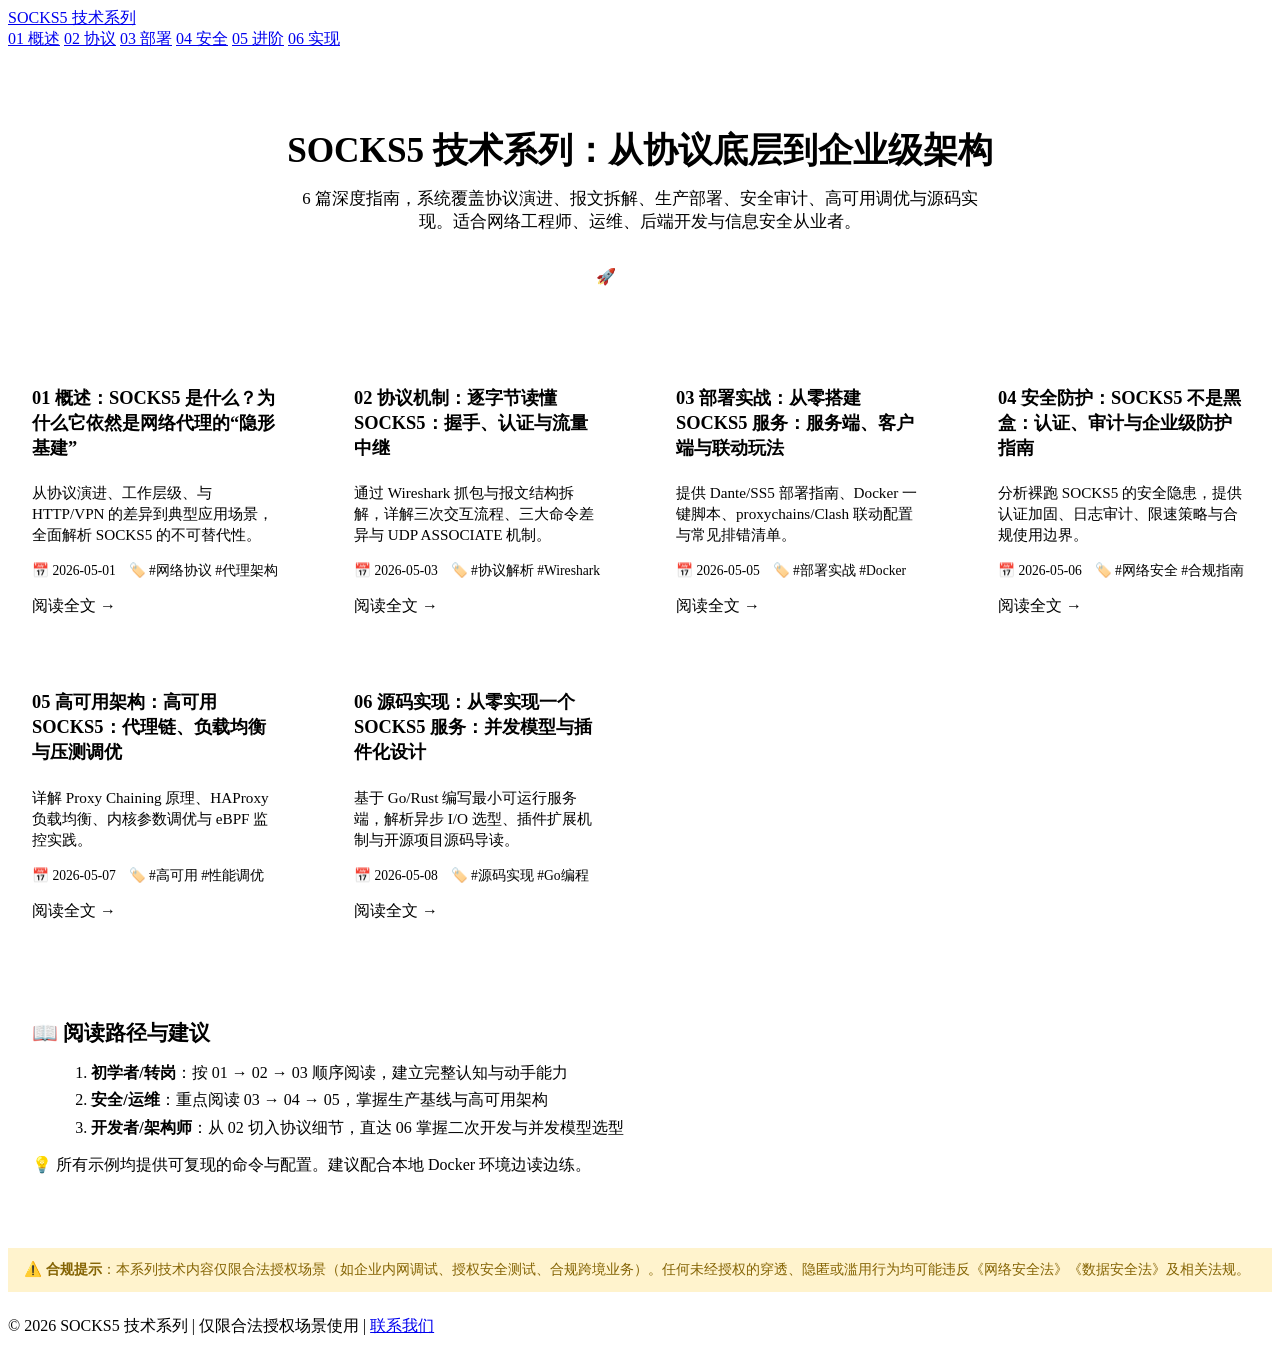
==== socks5/index.html @ 47176f62 "Add socks5/index.html - 2026-05-07 14:57:18" ====
<!DOCTYPE html>
<html lang="zh-CN">
<head>
  <meta charset="UTF-8">
  <meta name="viewport" content="width=device-width, initial-scale=1.0">
  <title>SOCKS5 技术系列：从协议底层到企业级架构 | 完整指南</title>
  <meta name="description" content="六篇深度技术文章，系统讲解 SOCKS5 协议原理、部署实战、安全合规、高可用架构与源码实现。适合运维、开发与安全工程师。">
  <meta name="keywords" content="SOCKS5系列, 代理协议, 网络架构, 高可用代理, 协议实现, 网络安全, 运维指南">
  <meta name="author" content="你的姓名/团队">
  <meta name="robots" content="index, follow">
  <link rel="canonical" href="https://socks5-proxy.github.io/socks5/">
  <link rel="sitemap" type="application/xml" title="Sitemap" href="https://socks5-proxy.github.io/sitemap.xml">

  <!-- Open Graph / Twitter -->
  <meta property="og:type" content="website">
  <meta property="og:title" content="SOCKS5 技术系列：从协议底层到企业级架构">
  <meta property="og:description" content="六篇深度技术文章，系统讲解 SOCKS5 协议原理、部署实战、安全合规、高可用架构与源码实现。">
  <meta property="og:url" content="https://socks5-proxy.github.io/socks5/">
  <meta property="og:site_name" content="SOCKS5 技术系列">
  <meta name="twitter:card" content="summary_large_image">
  <meta name="twitter:title" content="SOCKS5 技术系列：从协议底层到企业级架构">

  <!-- 结构化数据 JSON-LD (CollectionPage) -->
  <script type="application/ld+json">
  {
    "@context": "https://schema.org",
    "@type": "CollectionPage",
    "name": "SOCKS5 技术系列",
    "description": "系统讲解 SOCKS5 协议原理、部署实战、安全合规、高可用架构与源码实现的六篇技术指南。",
    "url": "https://socks5-proxy.github.io/socks5/",
    "hasPart": [
      { "@type": "Article", "name": "01 概述", "url": "https://socks5-proxy.github.io/socks5/01-overview.html" },
      { "@type": "Article", "name": "02 协议", "url": "https://socks5-proxy.github.io/socks5/02-protocol.html" },
      { "@type": "Article", "name": "03 部署", "url": "https://socks5-proxy.github.io/socks5/03-deployment.html" },
      { "@type": "Article", "name": "04 安全", "url": "https://socks5-proxy.github.io/socks5/04-security.html" },
      { "@type": "Article", "name": "05 进阶", "url": "https://socks5-proxy.github.io/socks5/05-advanced.html" },
      { "@type": "Article", "name": "06 实现", "url": "https://socks5-proxy.github.io/socks5/06-implementation.html" }
    ]
  }
  </script>
  <link rel="stylesheet" href="style.css">
  <style>
    /* 首页专属样式，不污染全局 */
    .hero { text-align: center; padding: 3rem 1rem 2rem; }
    .hero h1 { font-size: 2.2rem; margin-bottom: 0.8rem; }
    .hero p { max-width: 680px; margin: 0 auto 1.5rem; color: var(--text-secondary); font-size: 1.05rem; }
    .btn-primary {
      display: inline-block; background: var(--primary); color: #fff; padding: 0.6rem 1.5rem;
      border-radius: var(--radius); text-decoration: none; font-weight: 500; transition: background 0.2s;
    }
    .btn-primary:hover { background: var(--primary-hover); }

    .article-grid {
      display: grid; grid-template-columns: repeat(auto-fit, minmax(280px, 1fr));
      gap: 1.5rem; margin: 2rem 0;
    }
    .card {
      background: var(--surface); padding: 1.5rem; border-radius: var(--radius);
      box-shadow: var(--shadow); border: 1px solid var(--border); display: flex; flex-direction: column;
    }
    .card h3 { margin: 0 0 0.5rem; font-size: 1.15rem; }
    .card h3 a { color: var(--text); text-decoration: none; }
    .card h3 a:hover { color: var(--primary); }
    .card .desc { color: var(--text-secondary); font-size: 0.95rem; flex: 1; margin-bottom: 1rem; }
    .card .meta { font-size: 0.85rem; color: var(--text-secondary); display: flex; gap: 0.8rem; margin-bottom: 1rem; }
    .card .read-more { color: var(--primary); text-decoration: none; font-weight: 500; margin-top: auto; }
    .card .read-more:hover { text-decoration: underline; }

    .guide { background: var(--surface); padding: 1.5rem; border-radius: var(--radius); margin: 2rem 0; border-left: 4px solid var(--primary); }
    .guide h2 { font-size: 1.3rem; margin-bottom: 0.8rem; }
    .guide ol { margin-left: 1.2rem; }
    .guide li { margin-bottom: 0.4rem; }
    .compliance-note { background: #fff3cd; color: #856404; padding: 0.8rem 1rem; border-radius: var(--radius); margin: 1.5rem 0; font-size: 0.9rem; }
  </style>
</head>
<body>
  <header class="site-header">
    <nav class="site-nav" aria-label="主导航">
      <a href="index.html" class="site-logo">SOCKS5 技术系列</a>
      <div class="nav-links">
        <a href="01-overview.html">01 概述</a>
        <a href="02-protocol.html">02 协议</a>
        <a href="03-deployment.html">03 部署</a>
        <a href="04-security.html">04 安全</a>
        <a href="05-advanced.html">05 进阶</a>
        <a href="06-implementation.html">06 实现</a>
      </div>
    </nav>
  </header>

  <main>
    <section class="hero">
      <h1>SOCKS5 技术系列：从协议底层到企业级架构</h1>
      <p>6 篇深度指南，系统覆盖协议演进、报文拆解、生产部署、安全审计、高可用调优与源码实现。适合网络工程师、运维、后端开发与信息安全从业者。</p>
      <a href="01-overview.html" class="btn-primary">🚀 开始阅读</a>
    </section>

    <section aria-label="系列文章列表">
      <h2 class="sr-only" style="position:absolute;width:1px;height:1px;overflow:hidden;clip:rect(0,0,0,0);">文章目录</h2>
      <div class="article-grid">
        <article class="card">
          <h3><a href="01-overview.html">01 概述：SOCKS5 是什么？为什么它依然是网络代理的“隐形基建”</a></h3>
          <p class="desc">从协议演进、工作层级、与 HTTP/VPN 的差异到典型应用场景，全面解析 SOCKS5 的不可替代性。</p>
          <div class="meta"><span>📅 2026-05-01</span><span>🏷️ #网络协议 #代理架构</span></div>
          <a href="01-overview.html" class="read-more">阅读全文 →</a>
        </article>

        <article class="card">
          <h3><a href="02-protocol.html">02 协议机制：逐字节读懂 SOCKS5：握手、认证与流量中继</a></h3>
          <p class="desc">通过 Wireshark 抓包与报文结构拆解，详解三次交互流程、三大命令差异与 UDP ASSOCIATE 机制。</p>
          <div class="meta"><span>📅 2026-05-03</span><span>🏷️ #协议解析 #Wireshark</span></div>
          <a href="02-protocol.html" class="read-more">阅读全文 →</a>
        </article>

        <article class="card">
          <h3><a href="03-deployment.html">03 部署实战：从零搭建 SOCKS5 服务：服务端、客户端与联动玩法</a></h3>
          <p class="desc">提供 Dante/SS5 部署指南、Docker 一键脚本、proxychains/Clash 联动配置与常见排错清单。</p>
          <div class="meta"><span>📅 2026-05-05</span><span>🏷️ #部署实战 #Docker</span></div>
          <a href="03-deployment.html" class="read-more">阅读全文 →</a>
        </article>

        <article class="card">
          <h3><a href="04-security.html">04 安全防护：SOCKS5 不是黑盒：认证、审计与企业级防护指南</a></h3>
          <p class="desc">分析裸跑 SOCKS5 的安全隐患，提供认证加固、日志审计、限速策略与合规使用边界。</p>
          <div class="meta"><span>📅 2026-05-06</span><span>🏷️ #网络安全 #合规指南</span></div>
          <a href="04-security.html" class="read-more">阅读全文 →</a>
        </article>

        <article class="card">
          <h3><a href="05-advanced.html">05 高可用架构：高可用 SOCKS5：代理链、负载均衡与压测调优</a></h3>
          <p class="desc">详解 Proxy Chaining 原理、HAProxy 负载均衡、内核参数调优与 eBPF 监控实践。</p>
          <div class="meta"><span>📅 2026-05-07</span><span>🏷️ #高可用 #性能调优</span></div>
          <a href="05-advanced.html" class="read-more">阅读全文 →</a>
        </article>

        <article class="card">
          <h3><a href="06-implementation.html">06 源码实现：从零实现一个 SOCKS5 服务：并发模型与插件化设计</a></h3>
          <p class="desc">基于 Go/Rust 编写最小可运行服务端，解析异步 I/O 选型、插件扩展机制与开源项目源码导读。</p>
          <div class="meta"><span>📅 2026-05-08</span><span>🏷️ #源码实现 #Go编程</span></div>
          <a href="06-implementation.html" class="read-more">阅读全文 →</a>
        </article>
      </div>
    </section>

    <section class="guide" aria-label="阅读指南">
      <h2>📖 阅读路径与建议</h2>
      <ol>
        <li><strong>初学者/转岗</strong>：按 01 → 02 → 03 顺序阅读，建立完整认知与动手能力</li>
        <li><strong>安全/运维</strong>：重点阅读 03 → 04 → 05，掌握生产基线与高可用架构</li>
        <li><strong>开发者/架构师</strong>：从 02 切入协议细节，直达 06 掌握二次开发与并发模型选型</li>
      </ol>
      <p>💡 所有示例均提供可复现的命令与配置。建议配合本地 Docker 环境边读边练。</p>
    </section>

    <div class="compliance-note" role="alert">
      ⚠️ <strong>合规提示</strong>：本系列技术内容仅限合法授权场景（如企业内网调试、授权安全测试、合规跨境业务）。任何未经授权的穿透、隐匿或滥用行为均可能违反《网络安全法》《数据安全法》及相关法规。
    </div>
  </main>

  <footer>
    <p>© 2026 SOCKS5 技术系列 | 仅限合法授权场景使用 | <a href="mailto:contact@example.com">联系我们</a></p>
  </footer>
</body>
</html>
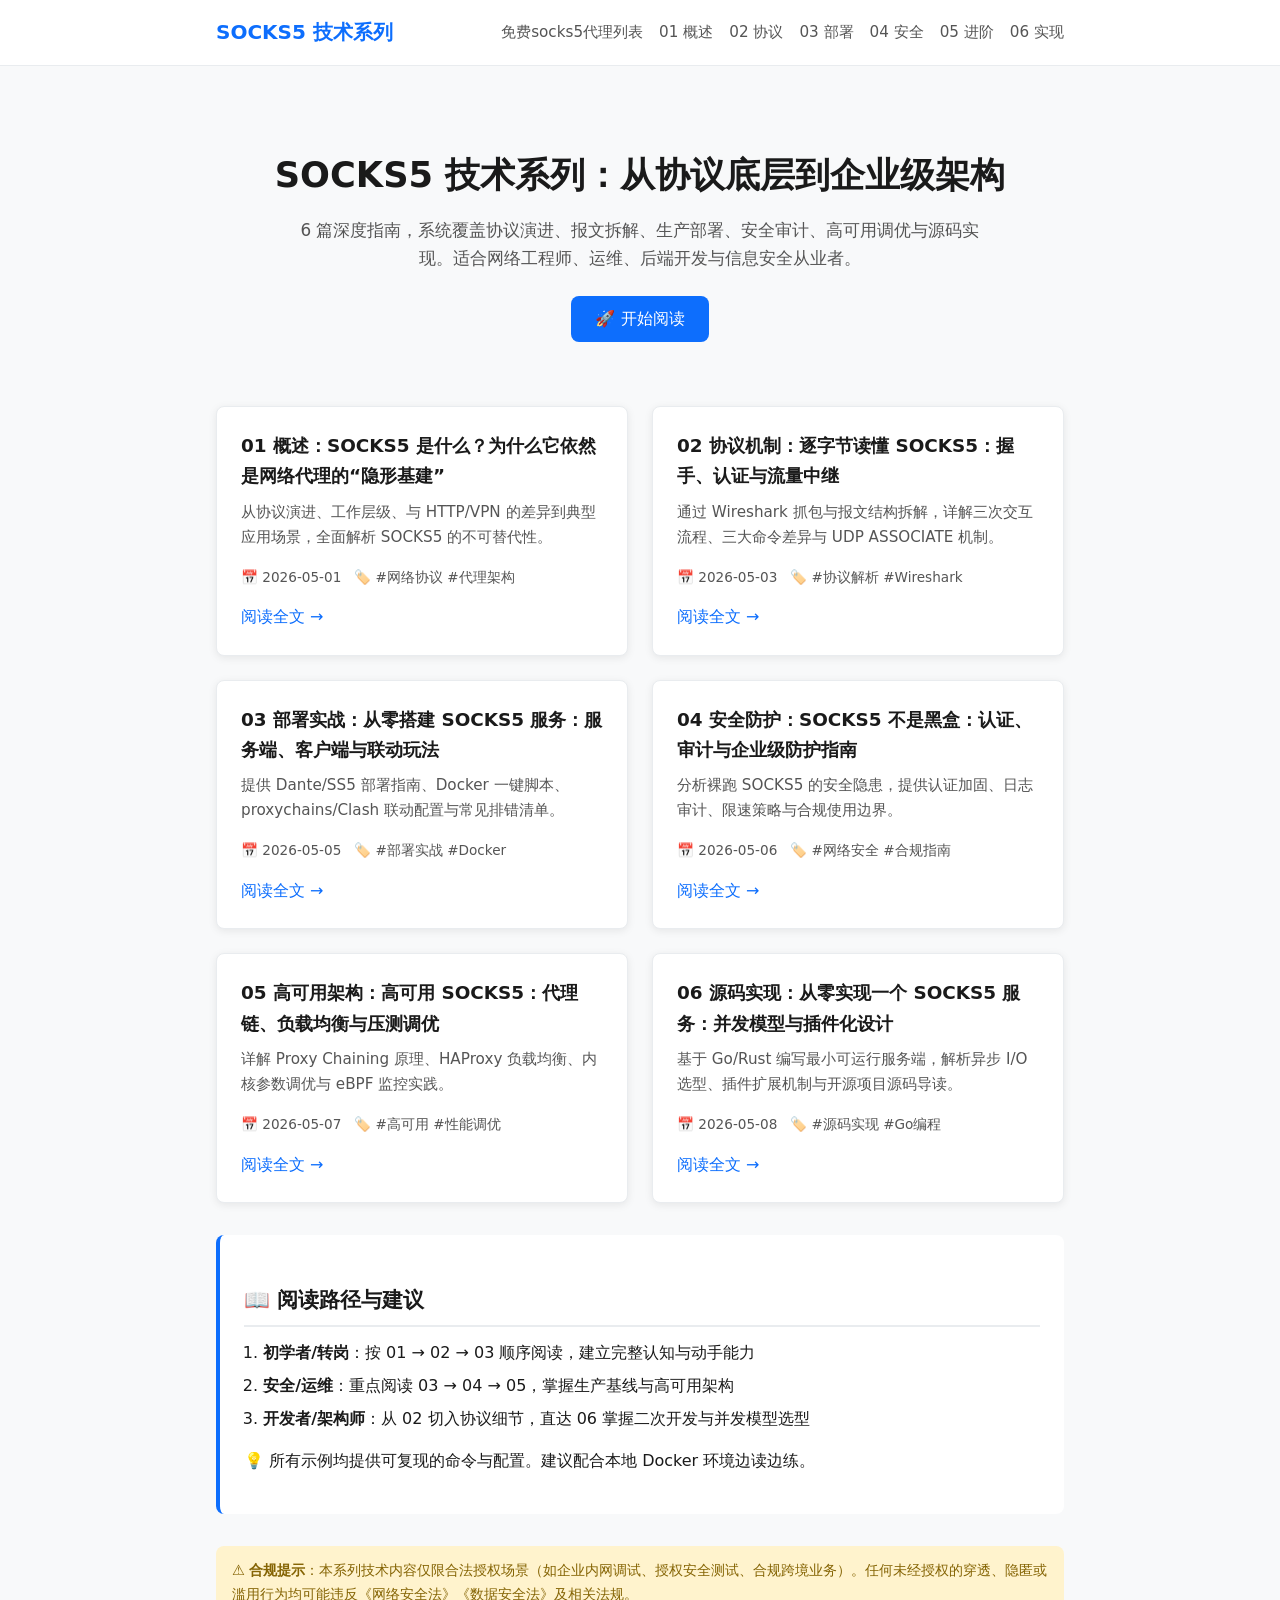
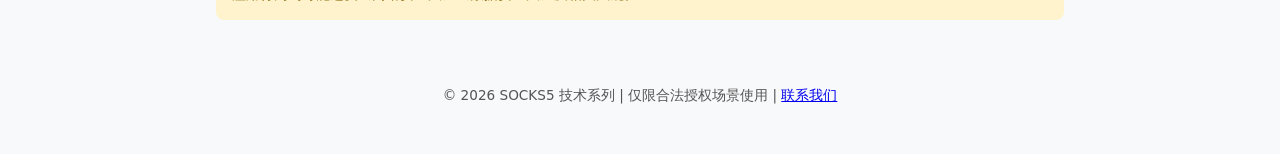
==== commit 64c7facd: "Update socks5/index.html - 2026-05-07 15:25:12" ====
--- a/socks5/index.html
+++ b/socks5/index.html
@@ -78,6 +78,7 @@
     <nav class="site-nav" aria-label="主导航">
       <a href="index.html" class="site-logo">SOCKS5 技术系列</a>
       <div class="nav-links">
+        <a href="/">免费socks5代理列表</a>
         <a href="01-overview.html">01 概述</a>
         <a href="02-protocol.html">02 协议</a>
         <a href="03-deployment.html">03 部署</a>
--- a/socks5/style.css
+++ b/socks5/style.css
@@ -0,0 +1,82 @@
+/* style.css */
+:root {
+  --bg: #f8f9fa;
+  --surface: #ffffff;
+  --text: #1a1a1a;
+  --text-secondary: #555;
+  --primary: #0d6efd;
+  --primary-hover: #0b5ed7;
+  --border: #e9ecef;
+  --code-bg: #f1f3f5;
+  --radius: 8px;
+  --shadow: 0 2px 8px rgba(0,0,0,0.08);
+  --font-sans: system-ui, -apple-system, "Segoe UI", Roboto, "Helvetica Neue", Arial, "Noto Sans", sans-serif;
+  --font-mono: ui-monospace, SFMono-Regular, "SF Mono", Menlo, Consolas, "Liberation Mono", monospace;
+  --max-width: 880px;
+}
+
+* { box-sizing: border-box; margin: 0; padding: 0; }
+html { scroll-behavior: smooth; }
+body {
+  font-family: var(--font-sans);
+  line-height: 1.65;
+  color: var(--text);
+  background: var(--bg);
+  -webkit-font-smoothing: antialiased;
+}
+
+header.site-header {
+  background: var(--surface);
+  border-bottom: 1px solid var(--border);
+  padding: 1rem 0;
+  position: sticky; top: 0; z-index: 10;
+}
+.site-nav { max-width: var(--max-width); margin: 0 auto; padding: 0 1rem; display: flex; align-items: center; justify-content: space-between; }
+.site-logo { font-weight: 700; font-size: 1.25rem; color: var(--primary); text-decoration: none; }
+.nav-links { display: flex; gap: 1rem; }
+.nav-links a { color: var(--text-secondary); text-decoration: none; font-size: 0.95rem; }
+.nav-links a:hover, .nav-links a.active { color: var(--primary); text-decoration: underline; }
+
+main { max-width: var(--max-width); margin: 2rem auto; padding: 0 1rem; }
+
+article { background: var(--surface); padding: 2rem; border-radius: var(--radius); box-shadow: var(--shadow); }
+article h1 { font-size: 2rem; margin-bottom: 0.5rem; line-height: 1.3; }
+.meta { color: var(--text-secondary); font-size: 0.9rem; margin-bottom: 1.5rem; display: flex; gap: 1rem; flex-wrap: wrap; }
+.meta time, .meta .author, .meta .tag { display: inline-flex; align-items: center; gap: 0.3rem; }
+
+nav#toc { background: var(--bg); padding: 1rem; border-radius: var(--radius); margin: 1.5rem 0; border: 1px solid var(--border); }
+nav#toc h2 { font-size: 1rem; margin-bottom: 0.5rem; }
+nav#toc ul { list-style: none; padding-left: 1rem; }
+nav#toc li { margin: 0.4rem 0; }
+nav#toc a { color: var(--primary); text-decoration: none; font-size: 0.95rem; }
+nav#toc a:hover { text-decoration: underline; }
+
+section { margin: 2rem 0; }
+section h2 { font-size: 1.5rem; margin: 1.5rem 0 1rem; padding-bottom: 0.5rem; border-bottom: 2px solid var(--border); }
+section h3 { font-size: 1.2rem; margin: 1.2rem 0 0.8rem; }
+p { margin-bottom: 1rem; }
+ul, ol { margin: 0 0 1rem 1.5rem; }
+li { margin-bottom: 0.4rem; }
+
+code { background: var(--code-bg); padding: 0.2em 0.4em; border-radius: 4px; font-family: var(--font-mono); font-size: 0.9em; }
+pre { background: var(--code-bg); padding: 1rem; border-radius: var(--radius); overflow-x: auto; margin: 1rem 0; }
+pre code { background: none; padding: 0; }
+
+table { width: 100%; border-collapse: collapse; margin: 1rem 0; }
+th, td { padding: 0.75rem; border: 1px solid var(--border); text-align: left; }
+th { background: var(--bg); font-weight: 600; }
+
+aside.series-nav {
+  margin-top: 2rem; padding-top: 1.5rem; border-top: 1px solid var(--border);
+  display: flex; justify-content: space-between; flex-wrap: wrap; gap: 1rem;
+}
+aside.series-nav a { color: var(--primary); text-decoration: none; font-weight: 500; }
+aside.series-nav a:hover { text-decoration: underline; }
+
+footer { text-align: center; padding: 2rem 1rem; color: var(--text-secondary); font-size: 0.85rem; }
+
+@media (max-width: 600px) {
+  article { padding: 1.25rem; }
+  article h1 { font-size: 1.6rem; }
+  .nav-links { display: none; }
+}
